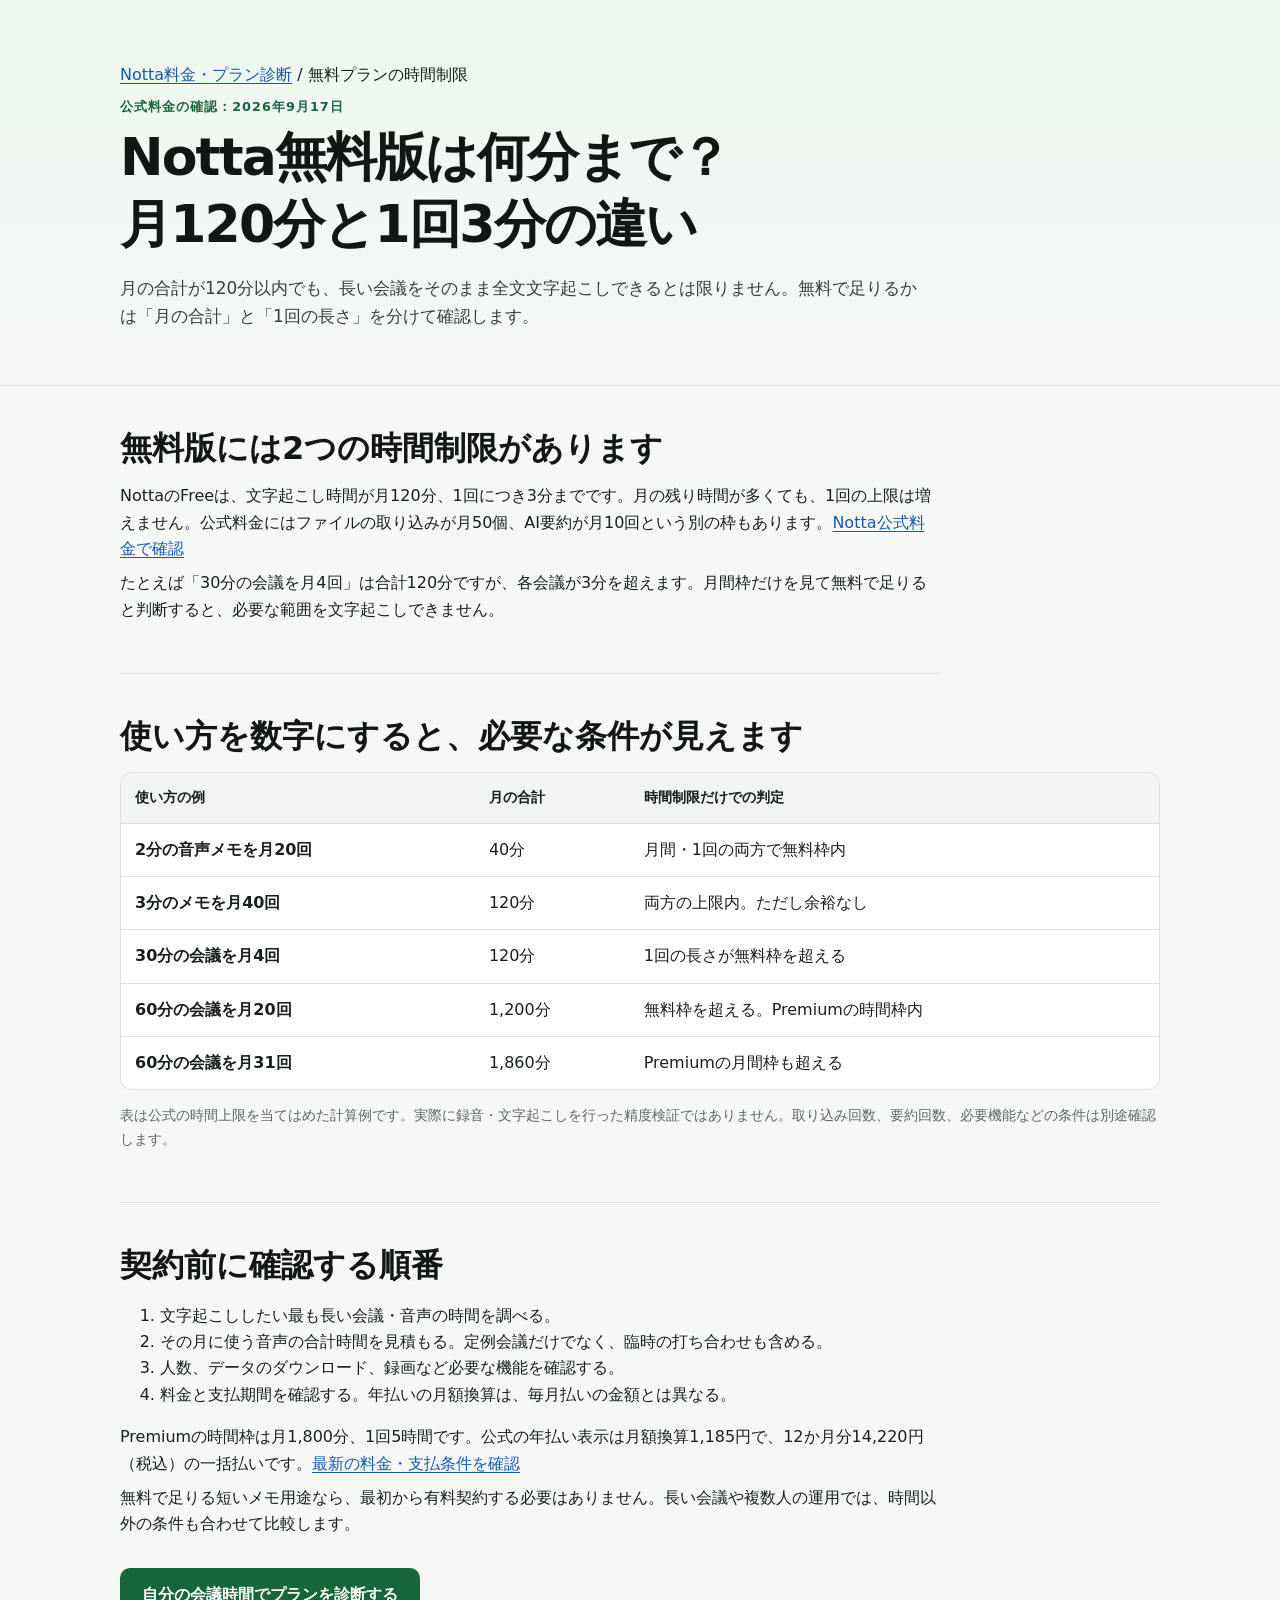
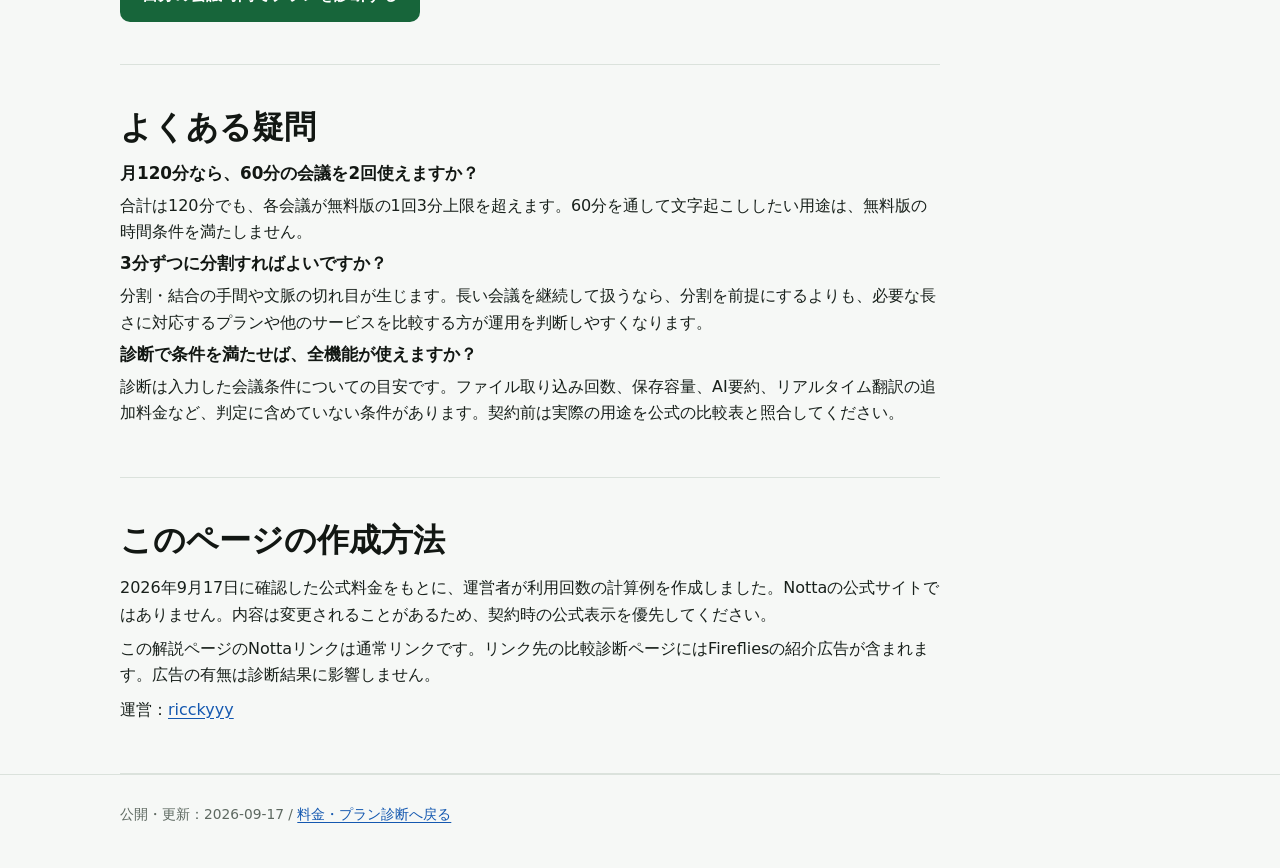
==== guides/notta-free-limit/index.html @ 49e146d7 "Clarify free-plan eligibility and add Notta usage guide" ====
<!doctype html>
<html lang="ja">
<head>
  <meta charset="utf-8">
  <meta name="viewport" content="width=device-width, initial-scale=1">
  <title>Notta無料版は何分まで？月120分と1回3分の違いを具体例で確認</title>
  <meta name="description" content="Notta無料版の月120分と1回3分は別の制限です。30分の会議を月4回行う例や短い音声メモの例で、無料で足りる条件を整理。料金診断につなげて必要なプランを確認できます。">
  <link rel="canonical" href="https://notta-plan-selector.pages.dev/guides/notta-free-limit/">
  <link rel="stylesheet" href="../../styles.css">
</head>
<body>
  <header class="site-header"><div class="wrap hero">
    <p><a href="../../">Notta料金・プラン診断</a> / 無料プランの時間制限</p>
    <p class="eyebrow">公式料金の確認：2026年9月17日</p>
    <h1>Notta無料版は何分まで？<br>月120分と1回3分の違い</h1>
    <p class="lead">月の合計が120分以内でも、長い会議をそのまま全文文字起こしできるとは限りません。無料で足りるかは「月の合計」と「1回の長さ」を分けて確認します。</p>
  </div></header>
  <main class="wrap">
    <section class="section prose" aria-labelledby="limits-title">
      <h2 id="limits-title">無料版には2つの時間制限があります</h2>
      <p>NottaのFreeは、文字起こし時間が月120分、1回につき3分までです。月の残り時間が多くても、1回の上限は増えません。公式料金にはファイルの取り込みが月50個、AI要約が月10回という別の枠もあります。<a href="https://www.notta.ai/pricing" target="_blank" rel="noopener noreferrer">Notta公式料金で確認</a></p>
      <p>たとえば「30分の会議を月4回」は合計120分ですが、各会議が3分を超えます。月間枠だけを見て無料で足りると判断すると、必要な範囲を文字起こしできません。</p>
    </section>
    <section class="section" aria-labelledby="examples-title">
      <h2 id="examples-title">使い方を数字にすると、必要な条件が見えます</h2>
      <div class="table-scroll"><table>
        <thead><tr><th>使い方の例</th><th>月の合計</th><th>時間制限だけでの判定</th></tr></thead>
        <tbody>
          <tr><th>2分の音声メモを月20回</th><td>40分</td><td>月間・1回の両方で無料枠内</td></tr>
          <tr><th>3分のメモを月40回</th><td>120分</td><td>両方の上限内。ただし余裕なし</td></tr>
          <tr><th>30分の会議を月4回</th><td>120分</td><td>1回の長さが無料枠を超える</td></tr>
          <tr><th>60分の会議を月20回</th><td>1,200分</td><td>無料枠を超える。Premiumの時間枠内</td></tr>
          <tr><th>60分の会議を月31回</th><td>1,860分</td><td>Premiumの月間枠も超える</td></tr>
        </tbody>
      </table></div>
      <p class="fineprint">表は公式の時間上限を当てはめた計算例です。実際に録音・文字起こしを行った精度検証ではありません。取り込み回数、要約回数、必要機能などの条件は別途確認します。</p>
    </section>
    <section class="section prose" aria-labelledby="decision-title">
      <h2 id="decision-title">契約前に確認する順番</h2>
      <ol>
        <li>文字起こししたい最も長い会議・音声の時間を調べる。</li>
        <li>その月に使う音声の合計時間を見積もる。定例会議だけでなく、臨時の打ち合わせも含める。</li>
        <li>人数、データのダウンロード、録画など必要な機能を確認する。</li>
        <li>料金と支払期間を確認する。年払いの月額換算は、毎月払いの金額とは異なる。</li>
      </ol>
      <p>Premiumの時間枠は月1,800分、1回5時間です。公式の年払い表示は月額換算1,185円で、12か月分14,220円（税込）の一括払いです。<a href="https://www.notta.ai/pricing" target="_blank" rel="noopener noreferrer">最新の料金・支払条件を確認</a></p>
      <p>無料で足りる短いメモ用途なら、最初から有料契約する必要はありません。長い会議や複数人の運用では、時間以外の条件も合わせて比較します。</p>
      <a class="button button-secondary" href="../../#calculator">自分の会議時間でプランを診断する</a>
    </section>
    <section class="section prose" aria-labelledby="faq-title">
      <h2 id="faq-title">よくある疑問</h2>
      <h3>月120分なら、60分の会議を2回使えますか？</h3>
      <p>合計は120分でも、各会議が無料版の1回3分上限を超えます。60分を通して文字起こししたい用途は、無料版の時間条件を満たしません。</p>
      <h3>3分ずつに分割すればよいですか？</h3>
      <p>分割・結合の手間や文脈の切れ目が生じます。長い会議を継続して扱うなら、分割を前提にするよりも、必要な長さに対応するプランや他のサービスを比較する方が運用を判断しやすくなります。</p>
      <h3>診断で条件を満たせば、全機能が使えますか？</h3>
      <p>診断は入力した会議条件についての目安です。ファイル取り込み回数、保存容量、AI要約、リアルタイム翻訳の追加料金など、判定に含めていない条件があります。契約前は実際の用途を公式の比較表と照合してください。</p>
    </section>
    <section class="section prose" aria-labelledby="method-title">
      <h2 id="method-title">このページの作成方法</h2>
      <p>2026年9月17日に確認した公式料金をもとに、運営者が利用回数の計算例を作成しました。Nottaの公式サイトではありません。内容は変更されることがあるため、契約時の公式表示を優先してください。</p>
      <p>この解説ページのNottaリンクは通常リンクです。リンク先の比較診断ページにはFirefliesの紹介広告が含まれます。広告の有無は診断結果に影響しません。</p>
      <p>運営：<a href="https://github.com/ricckyyy" target="_blank" rel="noopener noreferrer">ricckyyy</a></p>
    </section>
  </main>
  <footer class="footer"><div class="wrap"><p>公開・更新：2026-09-17 / <a href="../../">料金・プラン診断へ戻る</a></p></div></footer>
  <script type="module" src="https://static.cloudflareinsights.com/beacon.min.js" data-cf-beacon='{"token": "ed259fb28308422a8271a47440d3da10"}'></script>
</body>
</html>
---- styles.css ----
:root {
  color-scheme: light;
  font-family: system-ui, -apple-system, BlinkMacSystemFont, "Segoe UI", "Noto Sans JP", sans-serif;
  line-height: 1.65;
  color: #18201b;
  background: #f6f8f6;
  --surface: #ffffff;
  --border: #dbe2dc;
  --text-muted: #5e6961;
  --accent: #17653a;
  --accent-dark: #104c2b;
  --soft: #edf7f0;
  --danger: #a52a23;
  --warn: #87620b;
}
* { box-sizing: border-box; }
html { scroll-behavior: smooth; }
body { margin: 0; }
a { color: #1458b0; text-underline-offset: 3px; }
.wrap { width: min(1040px, calc(100% - 32px)); margin: 0 auto; }
.site-header { background: linear-gradient(180deg, #ecf7ef 0%, #f6f8f6 100%); border-bottom: 1px solid var(--border); }
.hero { padding: 54px 0 46px; }
h1, h2, h3 { line-height: 1.3; color: #121713; }
h1 { font-size: clamp(2rem, 5.2vw, 3.25rem); letter-spacing: -.035em; margin: 6px 0 16px; }
h2 { font-size: clamp(1.45rem, 3.4vw, 2rem); margin: 0 0 14px; }
h3 { font-size: 1.05rem; margin: 0 0 8px; }
p { margin: 8px 0; }
.lead { max-width: 800px; font-size: 1.06rem; color: #354039; }
.eyebrow { display: block; font-size: .8rem; font-weight: 800; letter-spacing: .08em; text-transform: uppercase; color: var(--accent); margin-bottom: 6px; }
.section { padding: 42px 0; border-bottom: 1px solid var(--border); }
.section-head { display: flex; align-items: end; justify-content: space-between; gap: 20px; margin-bottom: 18px; }
.button { display: inline-block; width: 100%; margin-top: 22px; padding: 14px 18px; border: 0; border-radius: 10px; background: var(--accent); color: #fff; font-size: 1rem; font-weight: 800; text-align: center; text-decoration: none; cursor: pointer; }
.button:hover { background: var(--accent-dark); }
.button-secondary { width: auto; margin-top: 22px; padding-inline: 22px; }
.table-scroll { overflow-x: auto; border: 1px solid var(--border); border-radius: 12px; background: var(--surface); }
table { width: 100%; border-collapse: collapse; min-width: 760px; }
th, td { padding: 13px 14px; border-bottom: 1px solid var(--border); text-align: left; vertical-align: top; }
thead th { background: #f1f4f1; font-size: .9rem; }
tbody tr:last-child th, tbody tr:last-child td { border-bottom: 0; }
.fineprint { color: var(--text-muted); font-size: .9rem; margin-top: 14px; }
.source-row { font-size: .92rem; }
.explain-grid { display: grid; grid-template-columns: repeat(2, minmax(0, 1fr)); gap: 14px; }
.explain-grid article { background: var(--surface); border: 1px solid var(--border); border-radius: 12px; padding: 17px; }
.panel, .result-card, .summary-box, .notta-placeholder, .notta-answer, .trust-box { background: var(--surface); border: 1px solid var(--border); border-radius: 14px; }
.panel { padding: 22px; }
.grid { display: grid; grid-template-columns: repeat(2, minmax(0, 1fr)); gap: 20px; }
.field { min-width: 0; }
.field > label, .field > legend { font-weight: 750; display: block; margin-bottom: 8px; }
fieldset { border: 0; padding: 0; margin: 0; }
.checks { display: flex; flex-wrap: wrap; gap: 10px 18px; }
.checks label, .option-row label { background: #f8faf8; border: 1px solid var(--border); border-radius: 9px; padding: 8px 10px; }
input[type="number"] { width: 100%; padding: 11px 12px; border: 1px solid #b7c1b9; border-radius: 8px; background: #fff; font-size: 1rem; }
.option-row { display: flex; gap: 12px; flex-wrap: wrap; }
.full { grid-column: 1 / -1; }
.notice { margin: 16px 0 0; padding: 13px 14px; background: #fbfcfb; border: 1px dashed #aeb9b0; border-radius: 10px; color: var(--text-muted); font-size: .9rem; }
.warning { border-color: #c99d34; }
.notta-placeholder { padding: 18px; color: var(--text-muted); }
.notta-answer { display: flex; flex-wrap: wrap; align-items: baseline; gap: 8px 16px; padding: 20px; border-left-width: 6px; margin-bottom: 28px; }
.notta-answer strong { font-size: clamp(1.5rem, 4vw, 2.2rem); }
.notta-answer .eyebrow { flex-basis: 100%; }
.compare-title { margin-top: 28px; }
.summary-box { padding: 16px; margin-bottom: 14px; }
#results { display: grid; gap: 13px; }
.result-card { padding: 18px; border-left-width: 5px; }
.status-meets { border-left-color: var(--accent); }
.status-reject { border-left-color: var(--danger); }
.status-unknown { border-left-color: var(--warn); }
.result-head { display: flex; justify-content: space-between; gap: 12px; align-items: start; }
.result-head h3 { margin: 0 0 6px; font-size: 1.2rem; }
.badge { display: inline-block; padding: 3px 8px; border: 1px solid #cad2cc; border-radius: 999px; font-size: .8rem; background: #fafcfa; }
.price { font-weight: 850; white-space: nowrap; }
dl { margin: 14px 0; }
dl > div { display: grid; grid-template-columns: 9rem 1fr; gap: 8px; padding: 5px 0; }
dt { font-weight: 750; }
dd { margin: 0; }
.reasons, .plan-list { padding-left: 1.25rem; }
.plan-list span { color: var(--text-muted); font-size: .9rem; }
.plan-price { margin-left: .35rem; }
details { margin: 12px 0; }
summary { cursor: pointer; font-weight: 700; }
.source-link { display: inline-block; margin-top: 4px; }
.prose { max-width: 820px; }
.trust-box { padding: 24px; margin: 40px 0; }
.trust-box.section { border-bottom: 0; }
.footer { border-top: 1px solid var(--border); color: var(--text-muted); font-size: .86rem; }
.footer .wrap { padding: 20px 0 34px; }
@media (max-width: 720px) {
  .wrap { width: min(100% - 22px, 1040px); }
  .hero { padding: 36px 0 32px; }
  .section { padding: 32px 0; }
  .section-head { align-items: start; flex-direction: column; gap: 4px; }
  .grid, .explain-grid { grid-template-columns: 1fr; }
  .full { grid-column: auto; }
  .panel { padding: 16px; }
  .result-head { flex-direction: column; }
  .price { white-space: normal; }
  dl > div { grid-template-columns: 1fr; gap: 0; }
  .button-secondary { width: 100%; }
}
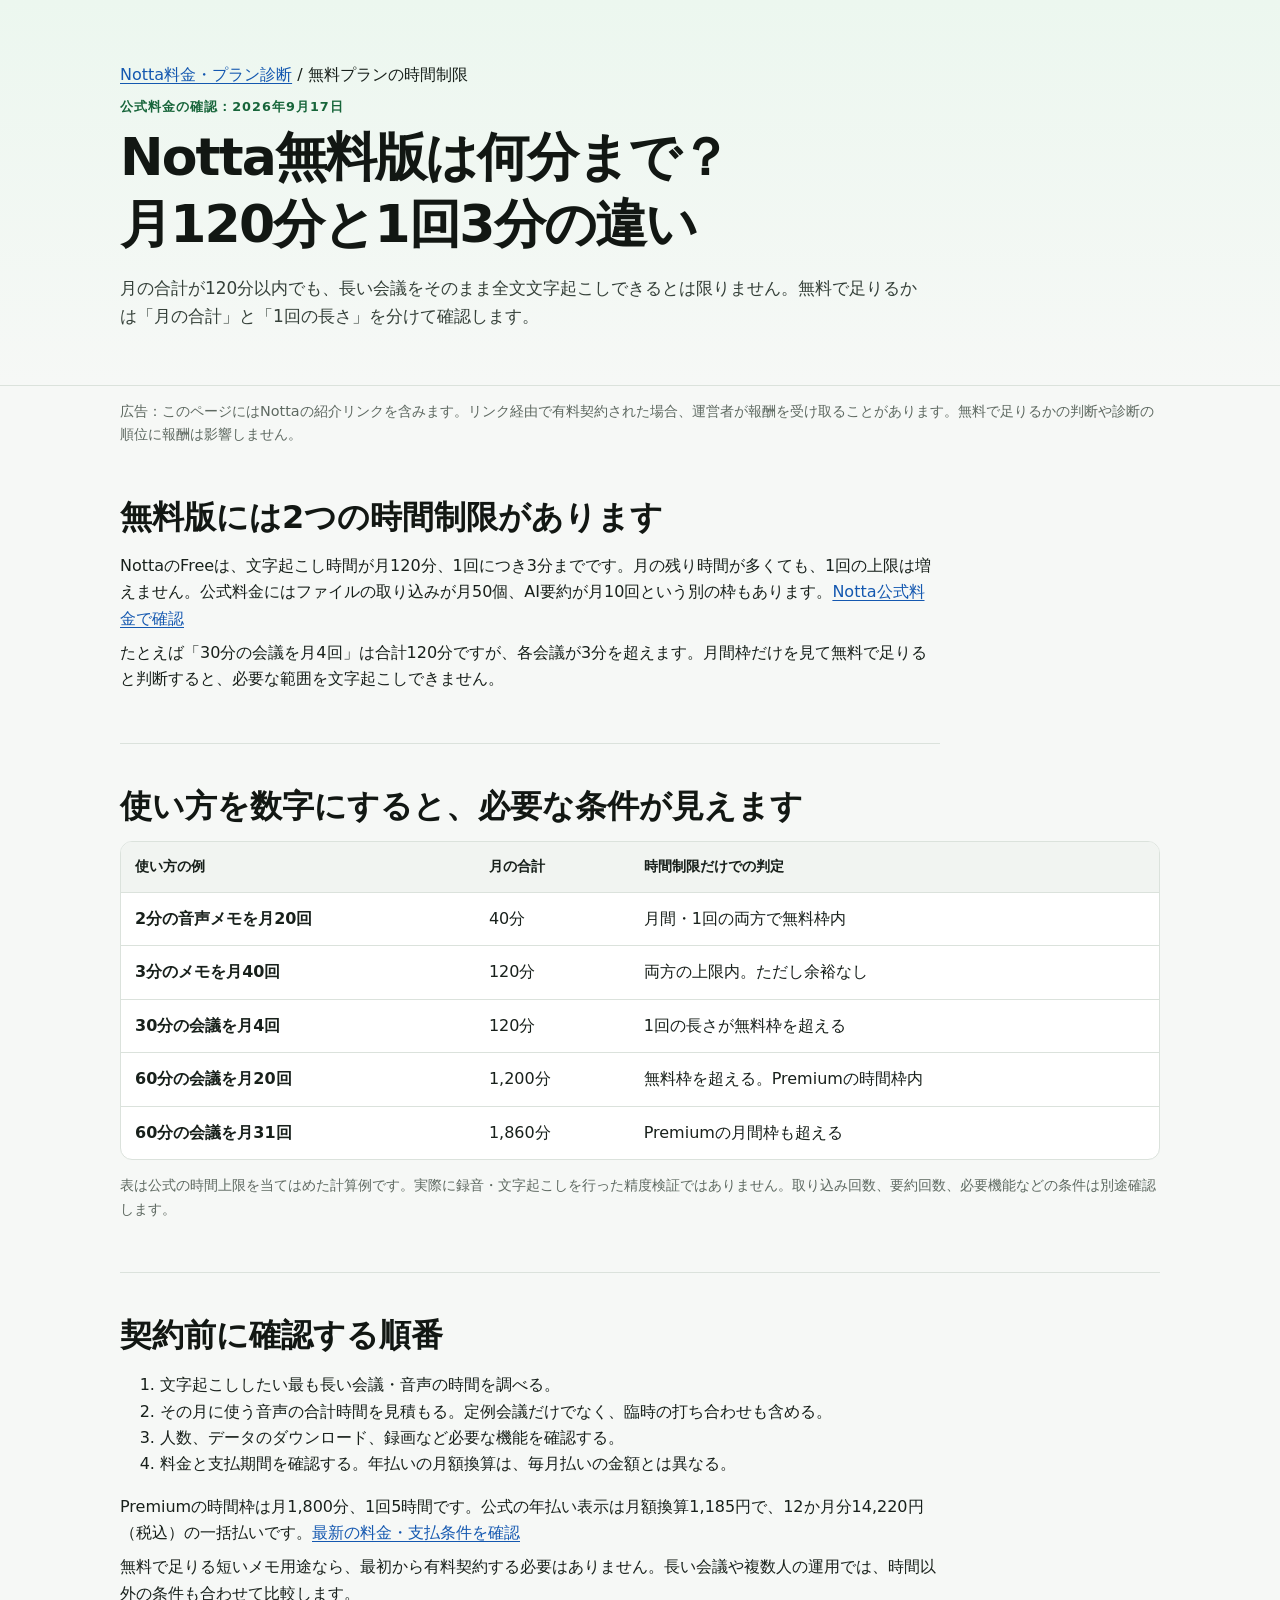
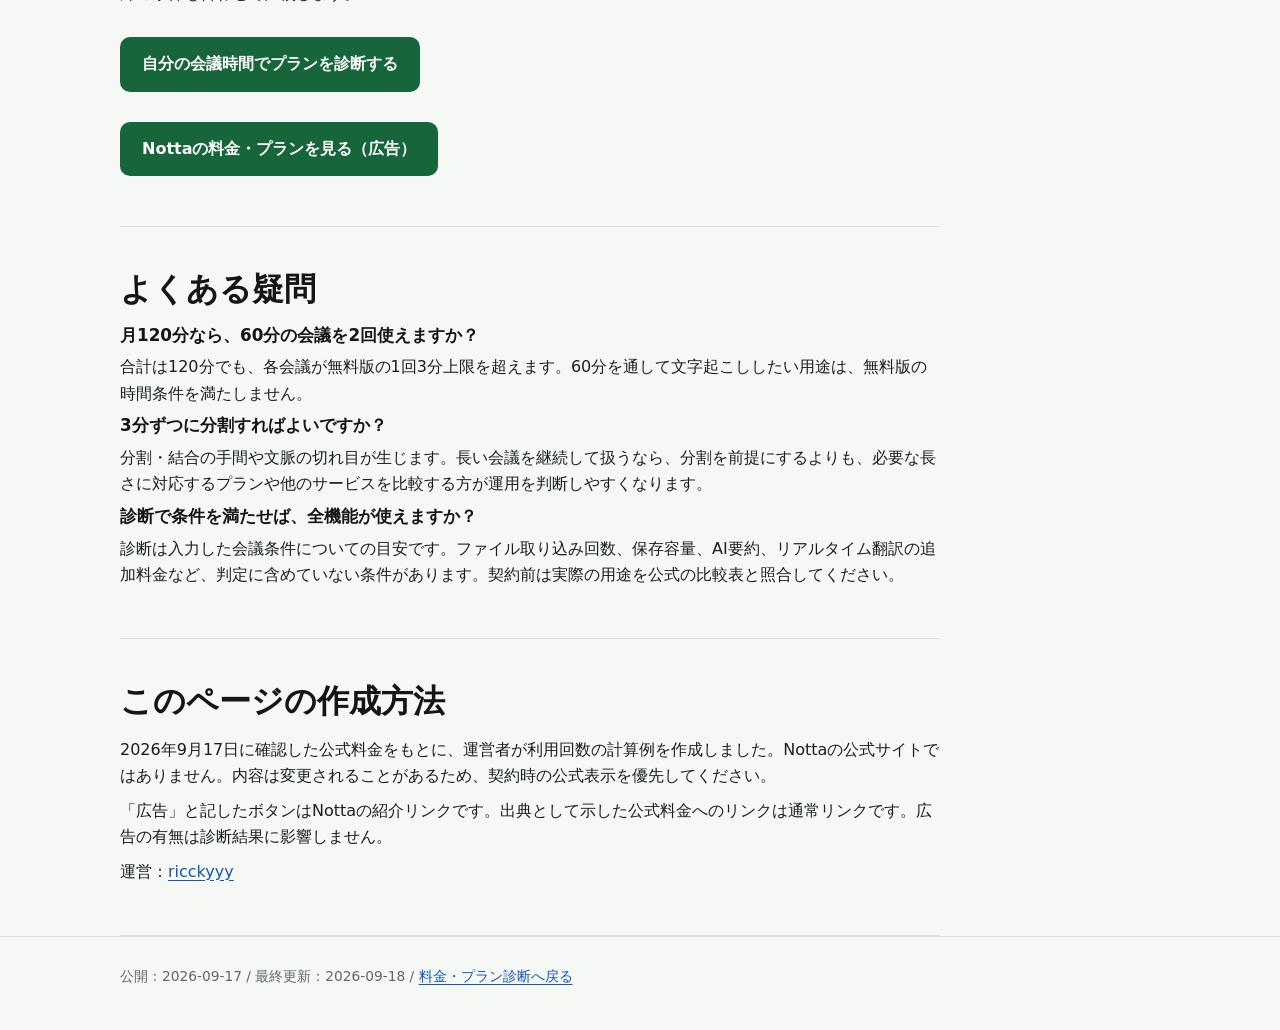
==== commit 3cf50c88: "Connect approved Notta affiliate links with placement attribution" ====
--- a/guides/notta-free-limit/index.html
+++ b/guides/notta-free-limit/index.html
@@ -16,6 +16,7 @@
     <p class="lead">月の合計が120分以内でも、長い会議をそのまま全文文字起こしできるとは限りません。無料で足りるかは「月の合計」と「1回の長さ」を分けて確認します。</p>
   </div></header>
   <main class="wrap">
+    <p class="fineprint">広告：このページにはNottaの紹介リンクを含みます。リンク経由で有料契約された場合、運営者が報酬を受け取ることがあります。無料で足りるかの判断や診断の順位に報酬は影響しません。</p>
     <section class="section prose" aria-labelledby="limits-title">
       <h2 id="limits-title">無料版には2つの時間制限があります</h2>
       <p>NottaのFreeは、文字起こし時間が月120分、1回につき3分までです。月の残り時間が多くても、1回の上限は増えません。公式料金にはファイルの取り込みが月50個、AI要約が月10回という別の枠もあります。<a href="https://www.notta.ai/pricing" target="_blank" rel="noopener noreferrer">Notta公式料金で確認</a></p>
@@ -46,6 +47,7 @@
       <p>Premiumの時間枠は月1,800分、1回5時間です。公式の年払い表示は月額換算1,185円で、12か月分14,220円（税込）の一括払いです。<a href="https://www.notta.ai/pricing" target="_blank" rel="noopener noreferrer">最新の料金・支払条件を確認</a></p>
       <p>無料で足りる短いメモ用途なら、最初から有料契約する必要はありません。長い会議や複数人の運用では、時間以外の条件も合わせて比較します。</p>
       <a class="button button-secondary" href="../../#calculator">自分の会議時間でプランを診断する</a>
+      <p><a class="button button-secondary affiliate-link" href="https://notta.pxf.io/c/7630624/1991015/24010?u=https%3A%2F%2Fwww.notta.ai%2Fpricing&amp;subId1=notta-plan-selector&amp;subId2=guide-free-limit" target="_blank" rel="sponsored noopener noreferrer">Nottaの料金・プランを見る（広告）</a></p>
     </section>
     <section class="section prose" aria-labelledby="faq-title">
       <h2 id="faq-title">よくある疑問</h2>
@@ -59,11 +61,11 @@
     <section class="section prose" aria-labelledby="method-title">
       <h2 id="method-title">このページの作成方法</h2>
       <p>2026年9月17日に確認した公式料金をもとに、運営者が利用回数の計算例を作成しました。Nottaの公式サイトではありません。内容は変更されることがあるため、契約時の公式表示を優先してください。</p>
-      <p>この解説ページのNottaリンクは通常リンクです。リンク先の比較診断ページにはFirefliesの紹介広告が含まれます。広告の有無は診断結果に影響しません。</p>
+      <p>「広告」と記したボタンはNottaの紹介リンクです。出典として示した公式料金へのリンクは通常リンクです。広告の有無は診断結果に影響しません。</p>
       <p>運営：<a href="https://github.com/ricckyyy" target="_blank" rel="noopener noreferrer">ricckyyy</a></p>
     </section>
   </main>
-  <footer class="footer"><div class="wrap"><p>公開・更新：2026-09-17 / <a href="../../">料金・プラン診断へ戻る</a></p></div></footer>
+  <footer class="footer"><div class="wrap"><p>公開：2026-09-17 / 最終更新：2026-09-18 / <a href="../../">料金・プラン診断へ戻る</a></p></div></footer>
   <script type="module" src="https://static.cloudflareinsights.com/beacon.min.js" data-cf-beacon='{"token": "ed259fb28308422a8271a47440d3da10"}'></script>
 </body>
 </html>
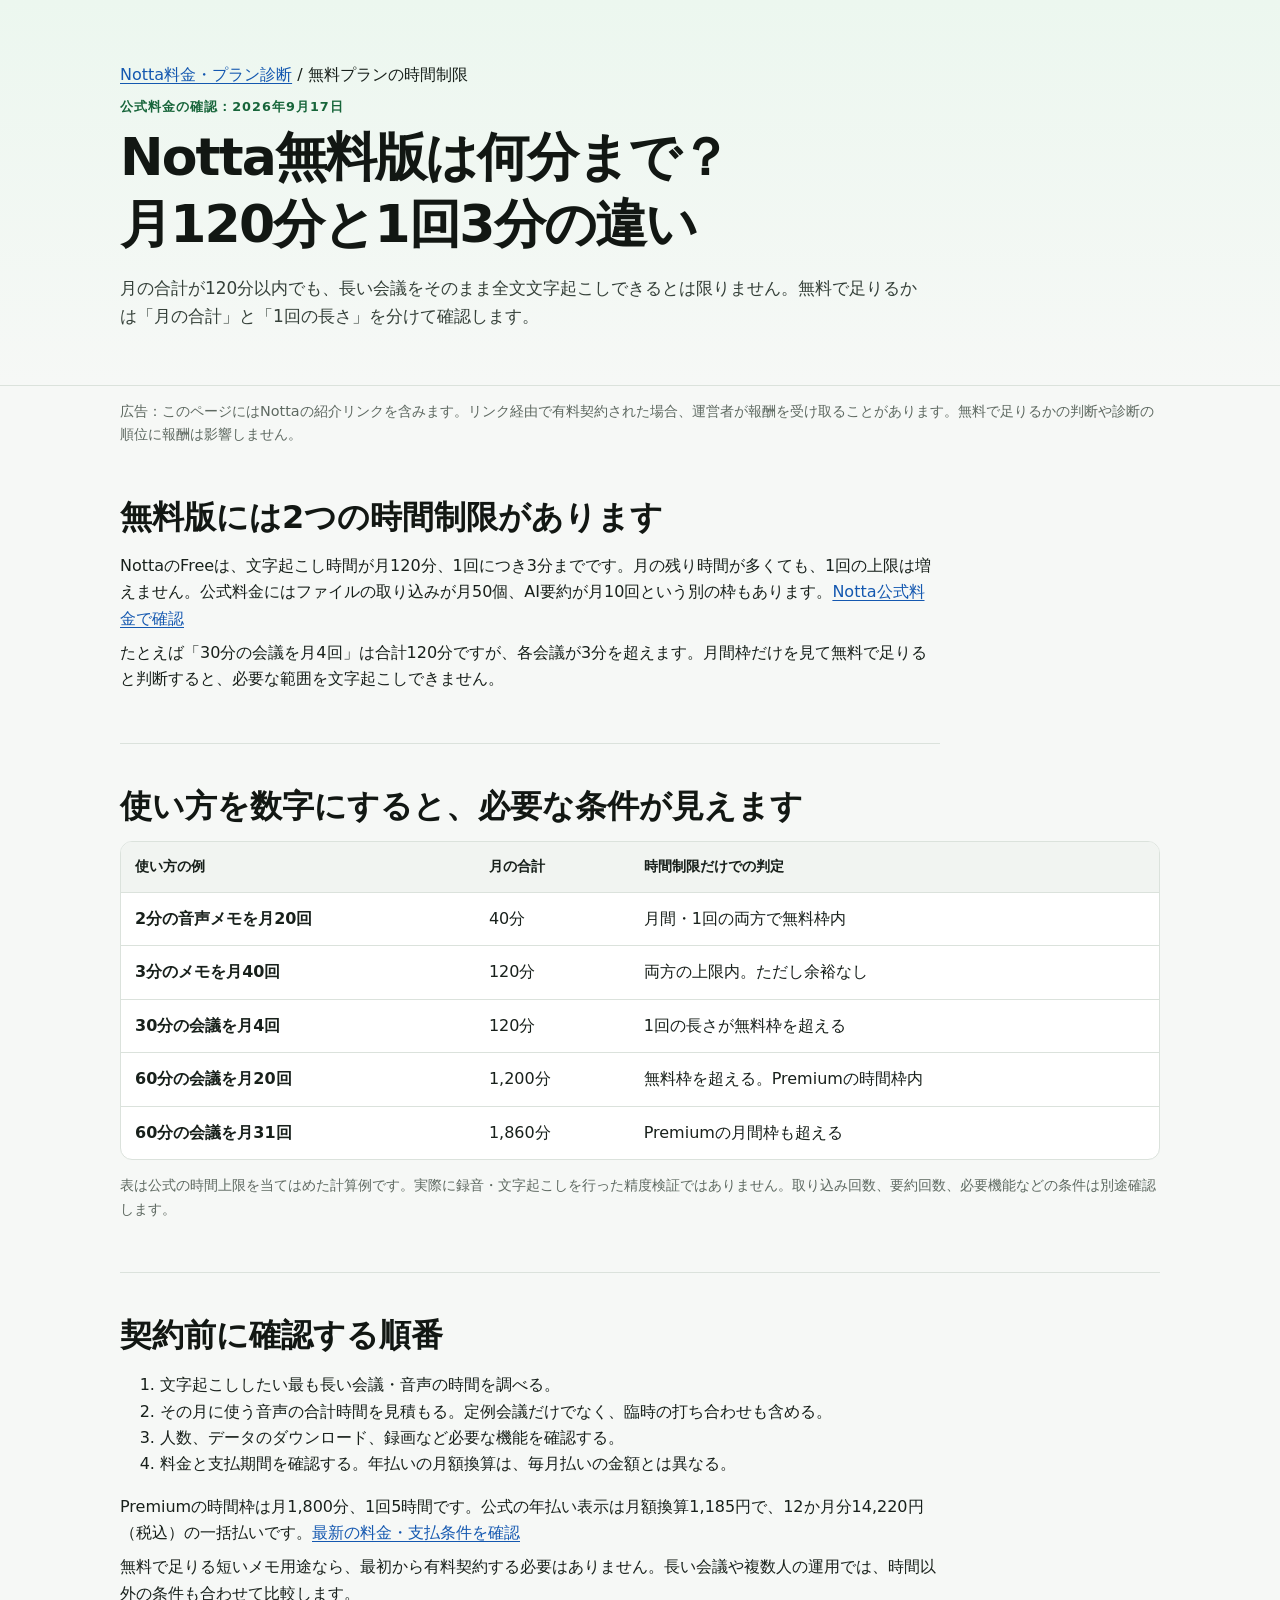
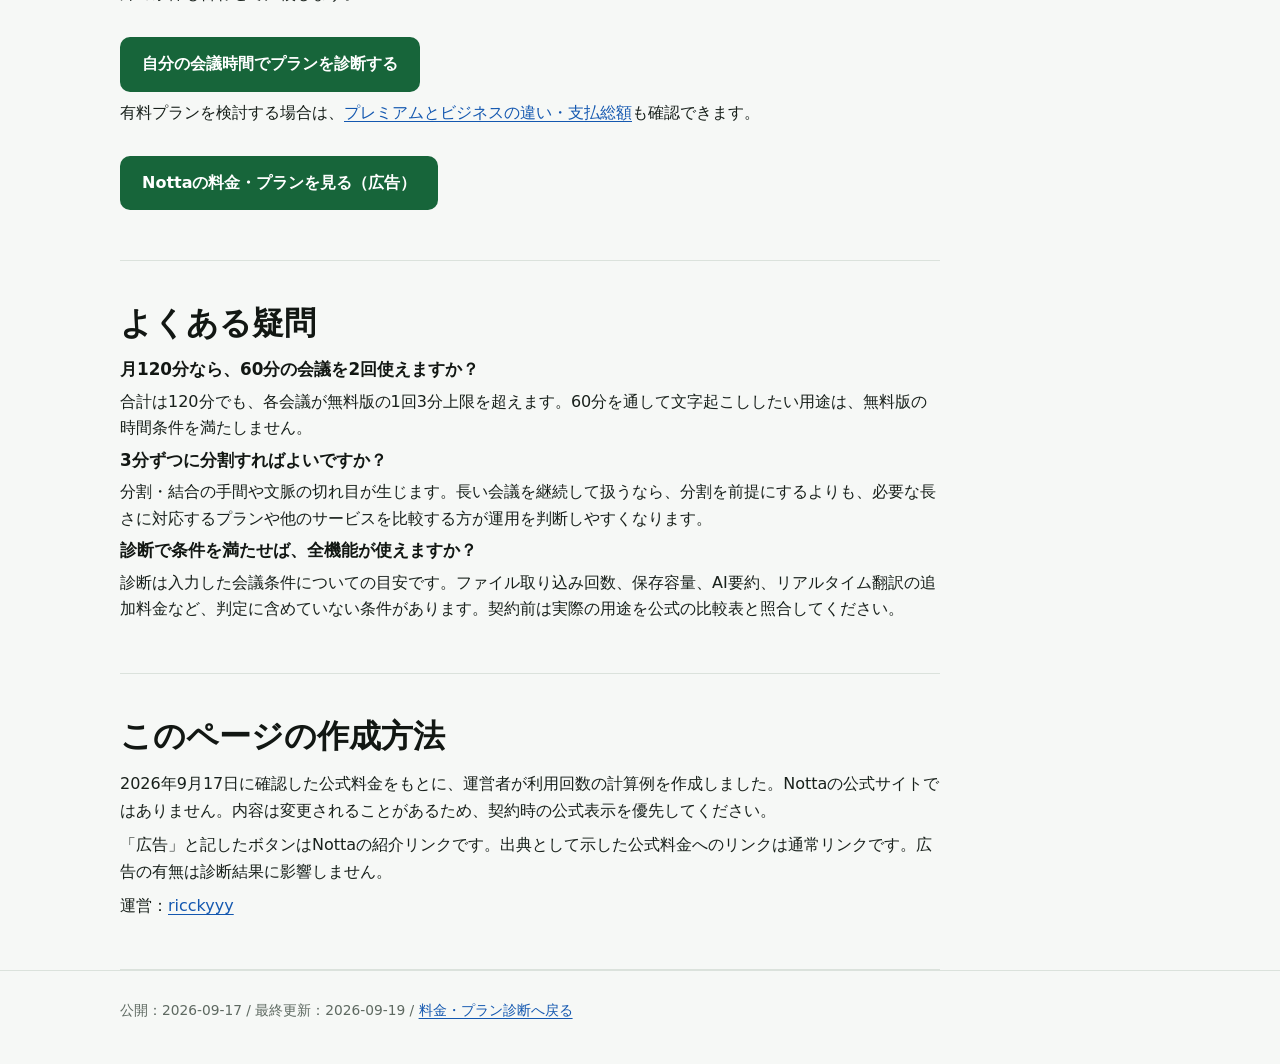
==== commit 4348fd1c: "Add Notta Premium and Business decision guide" ====
--- a/guides/notta-free-limit/index.html
+++ b/guides/notta-free-limit/index.html
@@ -47,6 +47,7 @@
       <p>Premiumの時間枠は月1,800分、1回5時間です。公式の年払い表示は月額換算1,185円で、12か月分14,220円（税込）の一括払いです。<a href="https://www.notta.ai/pricing" target="_blank" rel="noopener noreferrer">最新の料金・支払条件を確認</a></p>
       <p>無料で足りる短いメモ用途なら、最初から有料契約する必要はありません。長い会議や複数人の運用では、時間以外の条件も合わせて比較します。</p>
       <a class="button button-secondary" href="../../#calculator">自分の会議時間でプランを診断する</a>
+      <p>有料プランを検討する場合は、<a href="../notta-premium-business/">プレミアムとビジネスの違い・支払総額</a>も確認できます。</p>
       <p><a class="button button-secondary affiliate-link" href="https://notta.pxf.io/c/7630624/1991015/24010?u=https%3A%2F%2Fwww.notta.ai%2Fpricing&amp;subId1=notta-plan-selector&amp;subId2=guide-free-limit" target="_blank" rel="sponsored noopener noreferrer">Nottaの料金・プランを見る（広告）</a></p>
     </section>
     <section class="section prose" aria-labelledby="faq-title">
@@ -65,7 +66,7 @@
       <p>運営：<a href="https://github.com/ricckyyy" target="_blank" rel="noopener noreferrer">ricckyyy</a></p>
     </section>
   </main>
-  <footer class="footer"><div class="wrap"><p>公開：2026-09-17 / 最終更新：2026-09-18 / <a href="../../">料金・プラン診断へ戻る</a></p></div></footer>
+  <footer class="footer"><div class="wrap"><p>公開：2026-09-17 / 最終更新：2026-09-19 / <a href="../../">料金・プラン診断へ戻る</a></p></div></footer>
   <script type="module" src="https://static.cloudflareinsights.com/beacon.min.js" data-cf-beacon='{"token": "ed259fb28308422a8271a47440d3da10"}'></script>
 </body>
 </html>
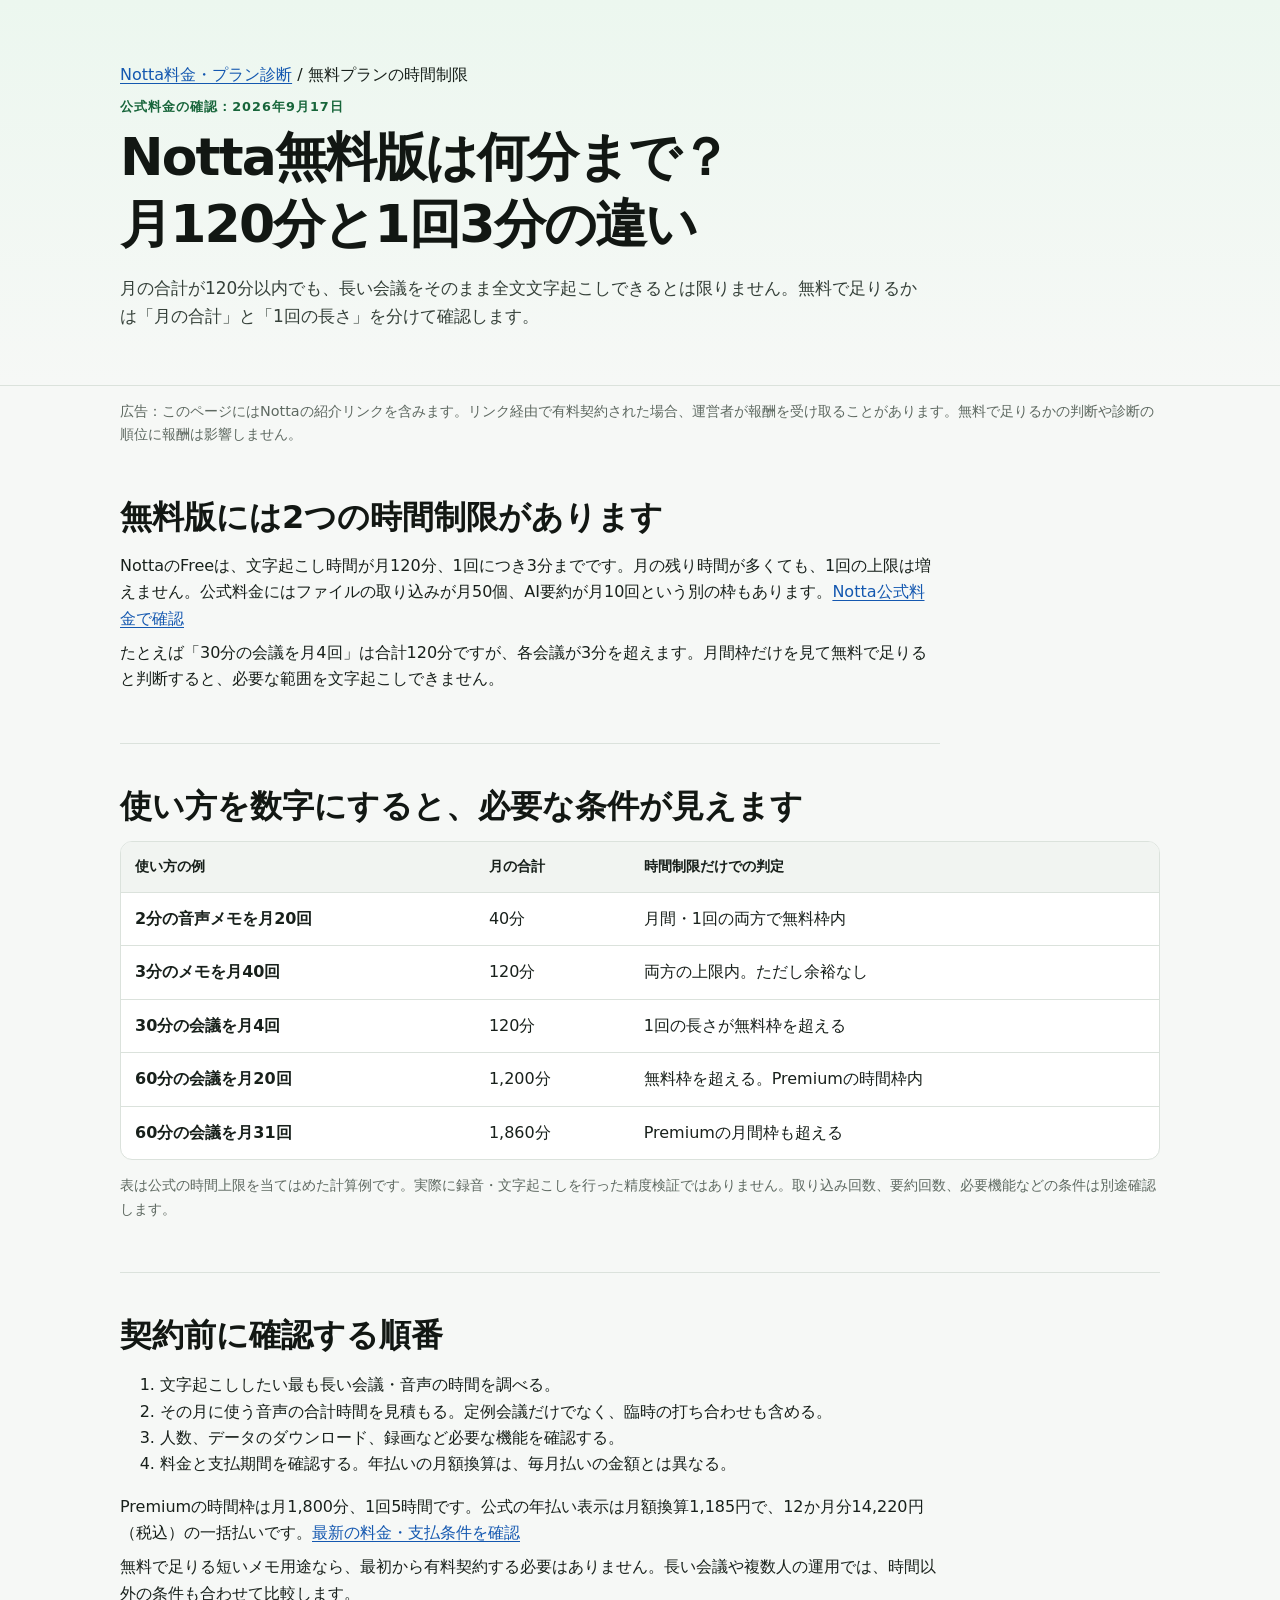
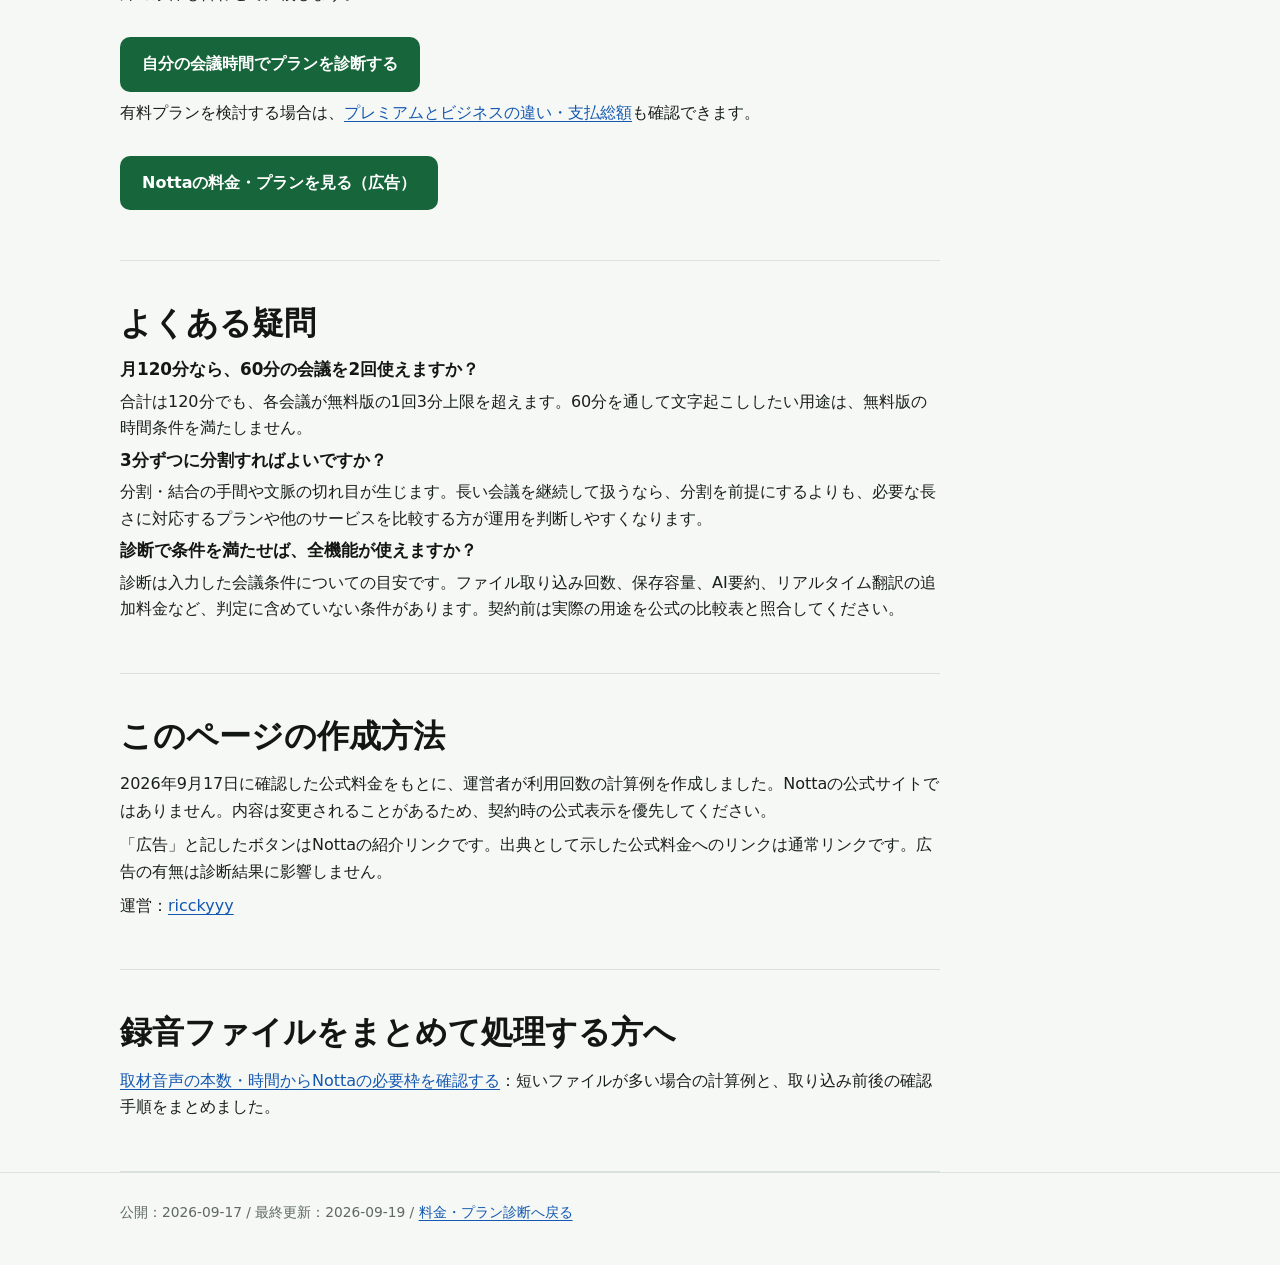
==== commit 305d7b6b: "Fix Notta Business seat limit and add audio file planning guide" ====
--- a/guides/notta-free-limit/index.html
+++ b/guides/notta-free-limit/index.html
@@ -65,6 +65,7 @@
       <p>「広告」と記したボタンはNottaの紹介リンクです。出典として示した公式料金へのリンクは通常リンクです。広告の有無は診断結果に影響しません。</p>
       <p>運営：<a href="https://github.com/ricckyyy" target="_blank" rel="noopener noreferrer">ricckyyy</a></p>
     </section>
+  <section class="section prose"><h2>録音ファイルをまとめて処理する方へ</h2><p><a href="../notta-audio-files/">取材音声の本数・時間からNottaの必要枠を確認する</a>：短いファイルが多い場合の計算例と、取り込み前後の確認手順をまとめました。</p></section>
   </main>
   <footer class="footer"><div class="wrap"><p>公開：2026-09-17 / 最終更新：2026-09-19 / <a href="../../">料金・プラン診断へ戻る</a></p></div></footer>
   <script type="module" src="https://static.cloudflareinsights.com/beacon.min.js" data-cf-beacon='{"token": "ed259fb28308422a8271a47440d3da10"}'></script>
